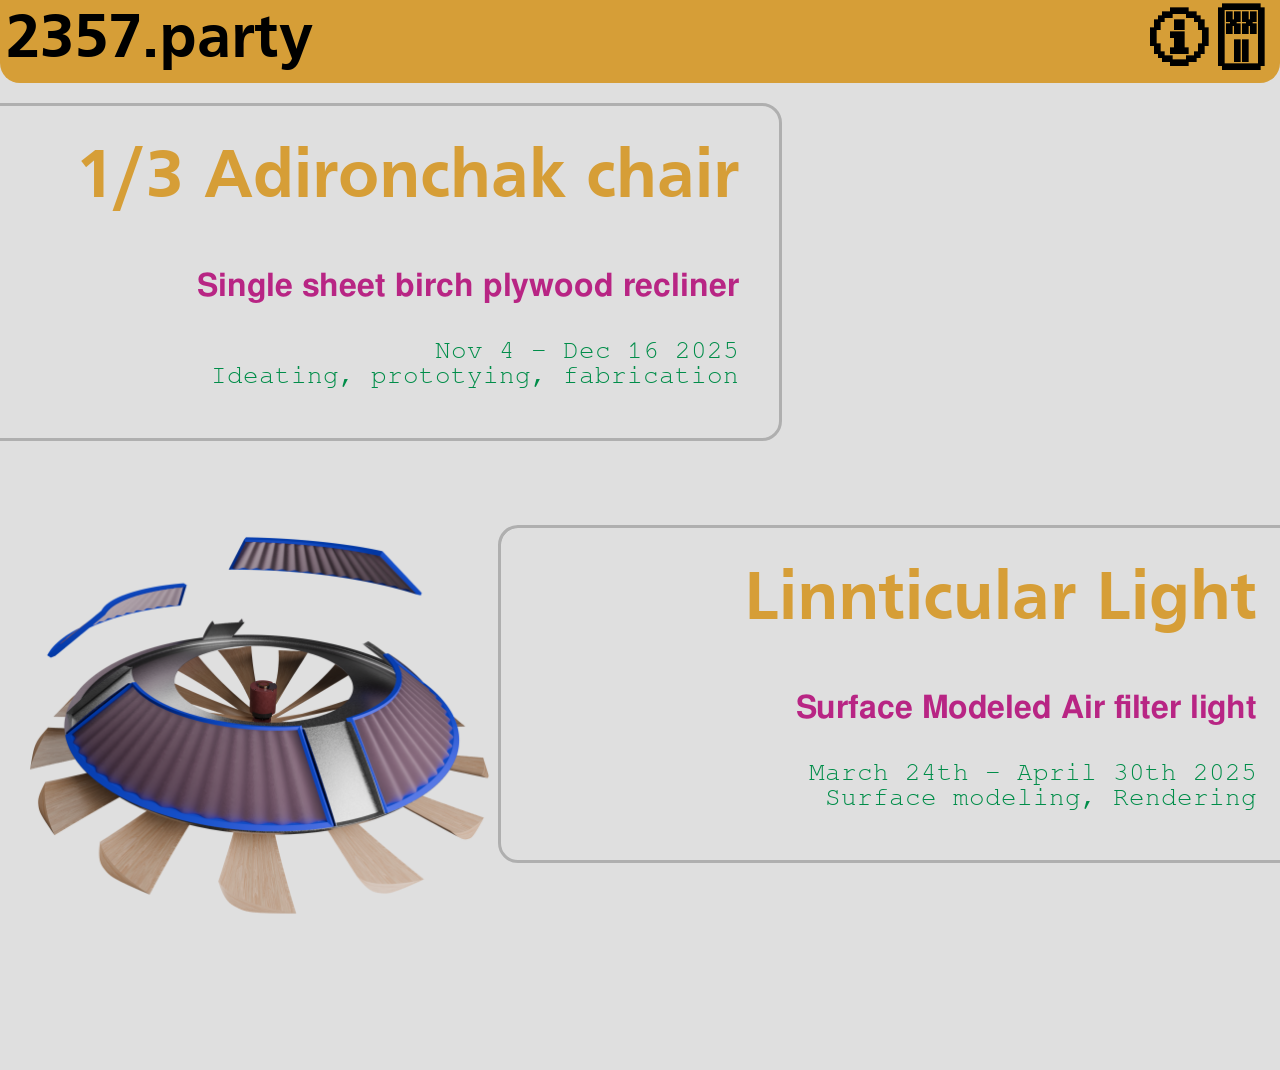
==== index.html @ 5483e9b1 "clenaed up new css page and classes" ====
<!DOCTYPE html>
<html>
<head>
   <meta charset="UTF-8" />
   <meta name="viewport" content="width=device-width, initial-scale=1.0">
   <title>LandingPage</title>
   <link rel="stylesheet" href="main.css">
</head>
<body>
    <div class = "header">
        <h1 class="logo">2357.party</h1>
        <div class="navPack">
            <h1 class="logo"> 🛈 </h1>
            <h1 class="logo"> 🃠 </h1>
        </div>
    </div>

    <div class = "twoStack">
            <a class = "titleContainer cardLink" href="Chair/Chair.html">
                <h1>
                    1/3 Adironchak chair
                </h1>
                <h2>
                    Single sheet birch plywood recliner
                </h2>
                <h3>
                    Nov 4 - Dec 16 2025 <br> Ideating, prototying, fabrication
                </h3>
            </a>
        <div class = "listImg">
            <img src="Media/Portfolio/Chair/Chair.png" alt="">
        </div>
    </div>
    <div class = "twoStack reverse">
            <a class = "titleContainer cardLink" href="FilterLight/FilterLight.html">
                <h1>
                    Linnticular Light
                </h1>
                <h2>
                    Surface Modeled Air filter light
                </h2>
                <h3>
                    March 24th – April 30th 2025 <br> Surface modeling, Rendering
                    
                </h3>
            </a>  
        <div class = "listImg">
            <img src="Media/Portfolio/AirFilterLight/DuctAssembly(2).png" alt="">
        </div> 
    </div>
</body>
---- main.css ----
:root {
    --radius: clamp(1px, 3vw, 20px);
    --primaryOrange: #D69E37;
    --primaryPink: #B82584;
    --primaryGreen: #008d49;
    --LightGrey: #dfdfdf;
    --Grey: #afafaf;
    --cardFlex: 1.5;

    --gradientAngle: 15deg;
    --gradientAngleHover: 70deg;
    --gradientAngleInverse: -15deg;
    --gradientAngleHoverInverse: -70deg;
    --defaultVariablePadding: clamp(10px, 3vw, 30px);
    --border: clamp(0px, 1vw,3px);
}

@font-face {
  font-family: frutiger;
  src: url('Fonts/frutiger/Frutiger.ttf') format('truetype');
}
@font-face {
  font-family: frutiger;
  src: url('Fonts/frutiger/Frutiger_bold.ttf') format('truetype');
  font-style: bold;
}


@font-face {
    font-family: freeSans;
    src: url('/Fonts/freesans/FreeSans.otf') format('opentype');
    font-style: normal;
}
@font-face {
    font-family: freeSans;
    src: url('/Fonts/freesans/FreeSansBold.otf') format('opentype');
    font-style: bold;
}
@font-face {
    font-family: freeSans;
    src: url('/Fonts/freesans/FreeSansBoldOblique.otf') format('opentype');
    font-weight: bold;
    font-style: oblique;
}
@font-face {
    font-family: freeSans;
    src: url('/Fonts/freesans/FreeSansOblique.otf') format('opentype');
    font-style: oblique;
}


@font-face {
    font-family: simSun;
    src: url('Fonts/simsun/SIMSUN.ttf') format('truetype');
    font-style: normal;
}


@font-face {
    font-family: FreeMono;
    src: url('Fonts/freeMono/FreeMono.ttf') format('truetype');
    font-style: normal;
}

@font-face {
    font-family: FreeMono;
    src: url('Fonts/freeMono/FreeMonoBold.ttf') format('truetype');
    font-style: normal;
    font-weight: bold;
}

@font-face {
    font-family: FreeMono;
    src: url('Fonts/freeMono/FreeMonoBoldOblique.ttf') format('truetype');
    font-style: oblique;
    font-weight: bold;
}

@font-face {
    font-family: FreeMono;
    src: url('Fonts/freeMono/FreeMonoOblique.ttf') format('truetype');
    font-style: oblique;
}



body{
    background-color: var(--LightGrey);
    padding: 0%;
    margin: 0%;
}

h1{
    font-family: frutiger, sans-serif;
}

h2{
    font-family: freeSans, sans-serif;
    font-style: bold;
}

h3{
    font-family: freeSans, sans-serif;
}

p{
    font-family: FreeMono, monospace;
    font-weight: normal;
    font-style: normal;
}


.oblique{
    font-style: oblique;
}


.logo{
    font-size: clamp(20px, 5vw, 80px);
}
    h1.logo {
        margin: 0;
    }

.header{
    display: flex;
    align-items: center;
    justify-content: space-between;
    width: 100%;
    background-color: var(--primaryOrange);
    padding: 0.5%;
    border-radius: 0px 0px var(--radius) var(--radius) ;
    box-sizing: border-box;
}

.navPack {
    display: flex;
    align-items: center;
    box-sizing: border-box;
}

.twoStack {
    display: flex;
    flex-direction: row;
    text-align: left;
    align-items: flex-start;
    padding: var(--radius);
    overflow: hidden;
    padding-bottom: clamp(50px, 5vw, 100px);
}



.twoStack.reverse {
    display: flex;
    text-align: justify;
    flex-direction: row-reverse;
    }

    .twoStack.reverse .listImg{
        margin-left: 0;
        margin-right: var(--twoStackOverlap);
    }

.cardLink {
    flex: var(--cardFlex);
    display: flex;
    text-decoration: none;
    color: inherit;
    transition: background 300ms;
}
    .cardLink:hover {
       cursor: context-menu;
        background: linear-gradient(var(--LightGrey), var(--LightGrey)) padding-box,
                    linear-gradient(var(--gradientAngleHover), var(--LightGrey) 50%, var(--Grey)) border-box;
    }

    .twoStack.reverse .cardLink:hover {
    background: linear-gradient(var(--LightGrey), var(--LightGrey)) padding-box,
                linear-gradient(var(--gradientAngleHoverInverse), var(--LightGrey) 50%, var(--Grey)) border-box;
    }

.titleContainer{
    flex: var(--cardFlex);
    display: flex;
    flex-direction: column;
    align-items: flex-end;
    text-align: right;
    padding: var(--radius) calc(var(--radius)*2);
    margin-left: calc(-2 * var(--radius));
    border: none;
    border: var(--border) solid var(--Grey);
    border-radius: var(--radius);
}

    .titleContainer.reverse{
        margin-right: calc(-2 * var(--radius));
    }

    .titleContainer h1{
        margin: var(--radius) 0 var(--radius) 0;
        text-align: right;
        font-size: clamp(20px, 5.5vw, 100px);
        color: var(--primaryOrange);
        padding-bottom: var(--defaultVariablePadding);
    }
    .titleContainer h2{
        color: var(--primaryPink);
        margin: 0;
        font-size: clamp(10px, 2.5vw, 100px);
        padding-bottom: var(--defaultVariablePadding);
    }

    .titleContainer h3{
        color: var(--primaryGreen);
        margin: 0;
        font-size: clamp(10px, 2vw, 100px);
        font-family: FreeMono;
        font-weight: normal;
        padding-bottom: var(--defaultVariablePadding);
    }

    .titleContainer p{
        font-family: FreeMono, monospace;
        font-weight: normal;
        font-style: normal;
        font-size: clamp(4px, 1.5vw, 20px);
    }

    .twoStack.reverse .titleContainer {
        margin-left: 0;
        margin-right: calc(-2 * var(--radius));
        background: linear-gradient(var(--LightGrey), var(--LightGrey)) padding-box,
                    linear-gradient(var(--gradientAngleInverse), var(--LightGrey) 50%, var(--Grey)) border-box;
        justify-content: l;
    }

.listImg{
    z-index: 1;
    flex: 1;
    border-radius: var(--radius);
    margin-left: var(--twoStackOverlap);
    pointer-events: none;
    vertical-align: middle;
}

    .listImg img {
        object-fit: contain;
        width: 100%;
        pointer-events: none;

    }

@media screen and (max-width: 768px) {
    
    .twoStack, .twoStack.reverse  {
        flex-direction: column;
    }

    .listImg{
        width: 100%;
        margin-left: 0;
        margin-top: calc(-1 * var(--radius));
    }   
    
        .listImg img {
            max-height: 300px;
            width: 100%;
            object-fit: contain;
        }

}
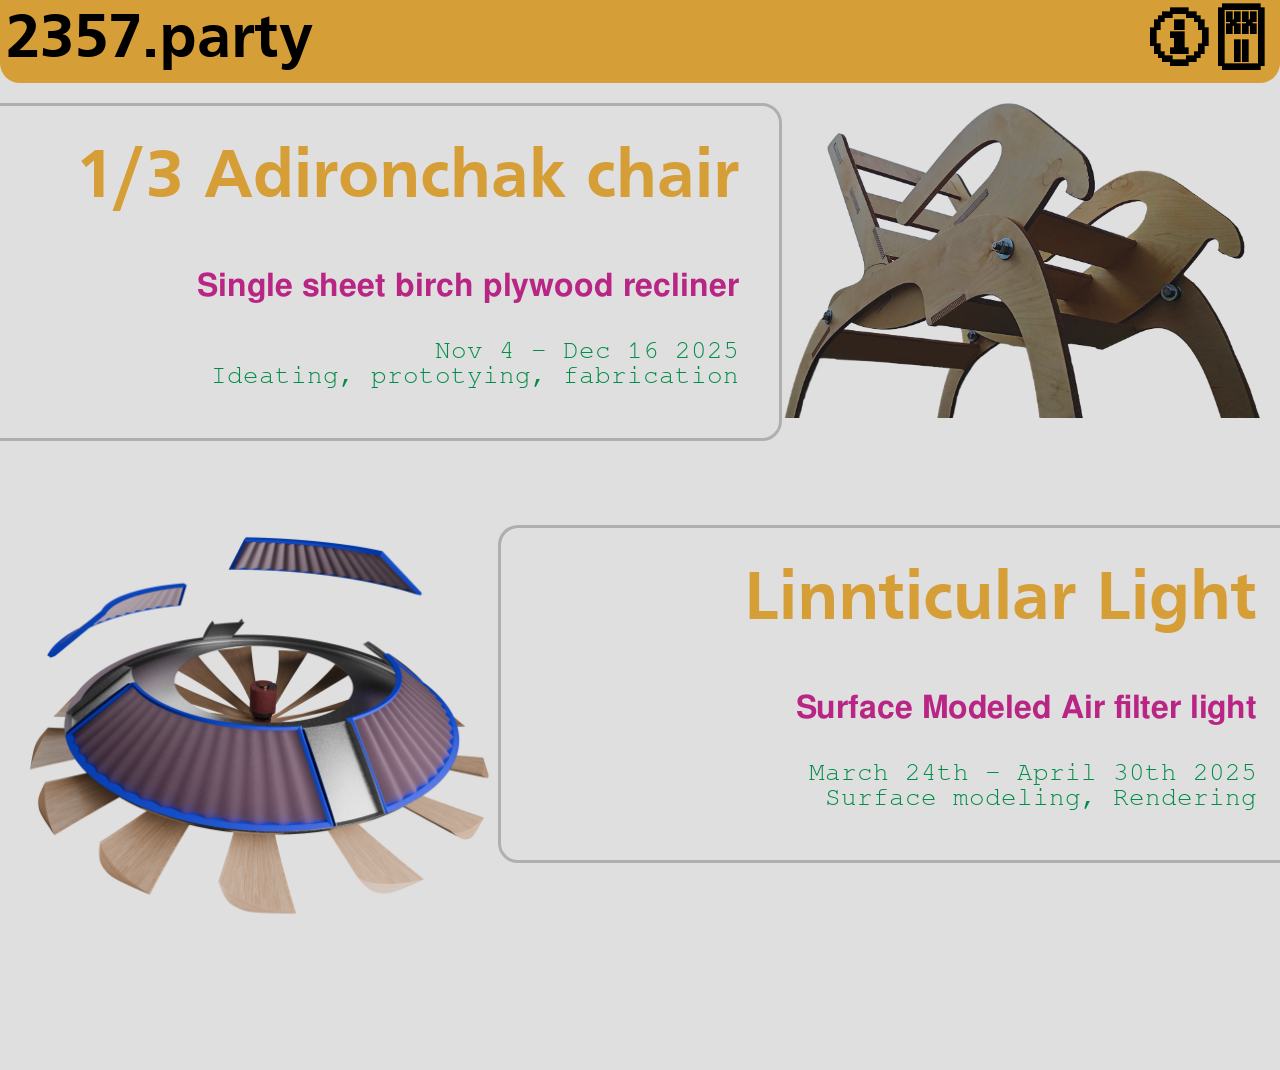
==== commit c6075bf8: "stremalined, added grid class removed duplicate global assets directory, now uses images inside each" ====
--- a/index.html
+++ b/index.html
@@ -28,7 +28,7 @@
                 </h3>
             </a>
         <div class = "listImg">
-            <img src="Media/Portfolio/Chair/Chair.png" alt="">
+            <img src="Chair/assets/Chair.png" alt="">
         </div>
     </div>
     <div class = "twoStack reverse">
@@ -45,7 +45,7 @@
                 </h3>
             </a>  
         <div class = "listImg">
-            <img src="Media/Portfolio/AirFilterLight/DuctAssembly(2).png" alt="">
+            <img src="FilterLight/assets/DuctAssembly(2).png" alt="">
         </div> 
     </div>
 </body>
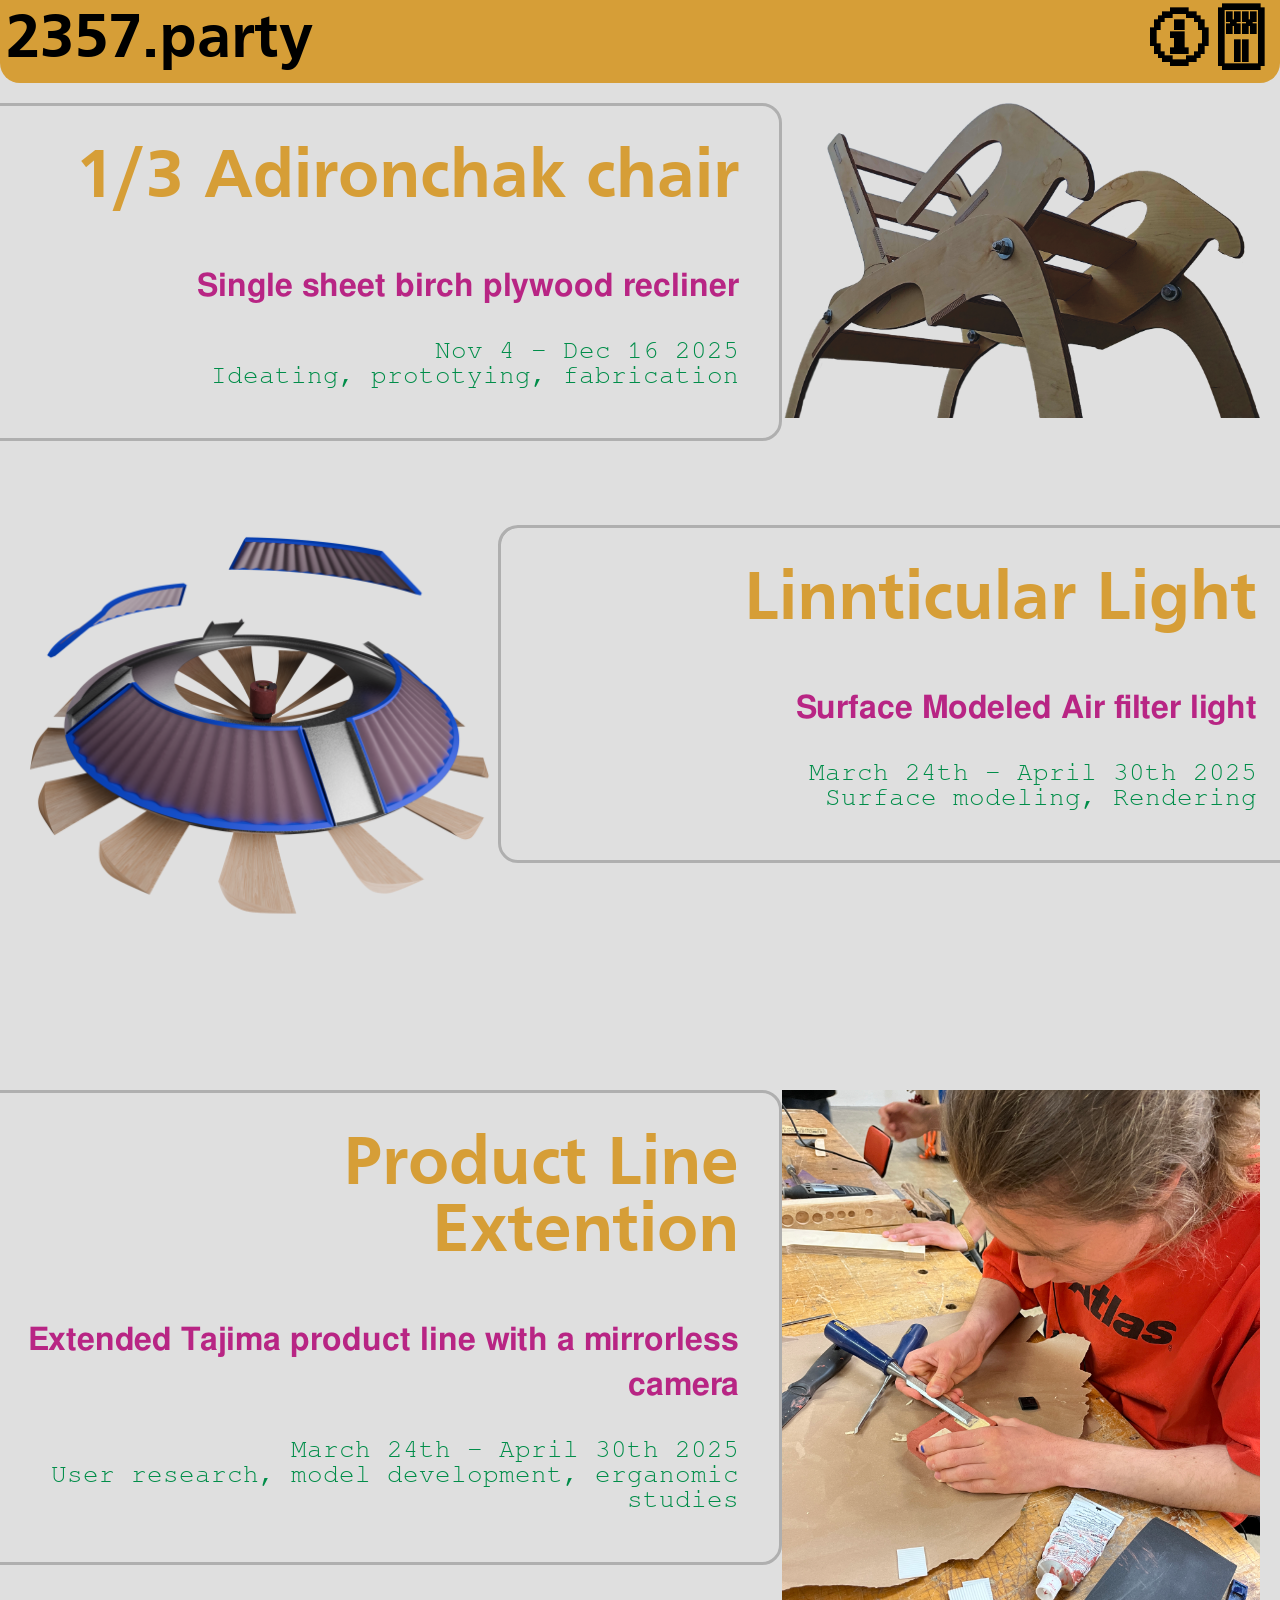
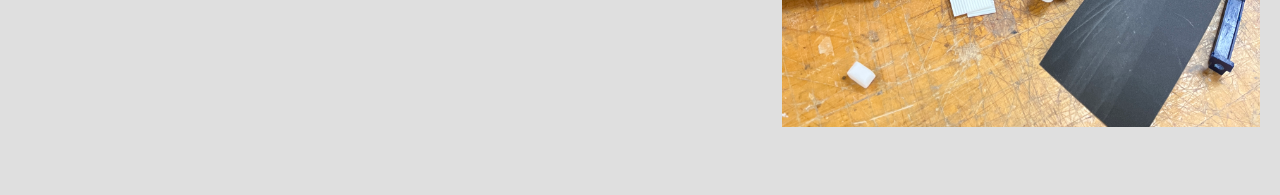
==== commit 4e942a0a: "Added page, buildout buildout buildout buildout buildout buildout buildout buildout buildout buildou" ====
--- a/index.html
+++ b/index.html
@@ -48,4 +48,21 @@
             <img src="FilterLight/assets/DuctAssembly(2).png" alt="">
         </div> 
     </div>
+    <div class = "twoStack">
+            <a class = "titleContainer cardLink" href="ProductLineExtention/ProductLineExtention.html">
+                <h1>
+                    Product Line Extention
+                </h1>
+                <h2>
+                    Extended Tajima product line with a mirrorless camera
+                </h2>
+                <h3>
+                    March 24th – April 30th 2025 <br> User research, model development, erganomic studies
+                </h3>
+            </a>  
+        <div class = "listImg">
+            <img src="ProductLineExtention/assets/ChiselOne.jpg" alt="">
+        </div> 
+    </div>
+    
 </body>
--- a/main.css
+++ b/main.css
@@ -150,8 +150,6 @@
     padding-bottom: clamp(50px, 5vw, 100px);
 }
 
-
-
 .twoStack.reverse {
     display: flex;
     text-align: justify;
@@ -233,7 +231,7 @@
         margin-right: calc(-2 * var(--radius));
         background: linear-gradient(var(--LightGrey), var(--LightGrey)) padding-box,
                     linear-gradient(var(--gradientAngleInverse), var(--LightGrey) 50%, var(--Grey)) border-box;
-        justify-content: l;
+        justify-content: left;
     }
 
 .listImg{
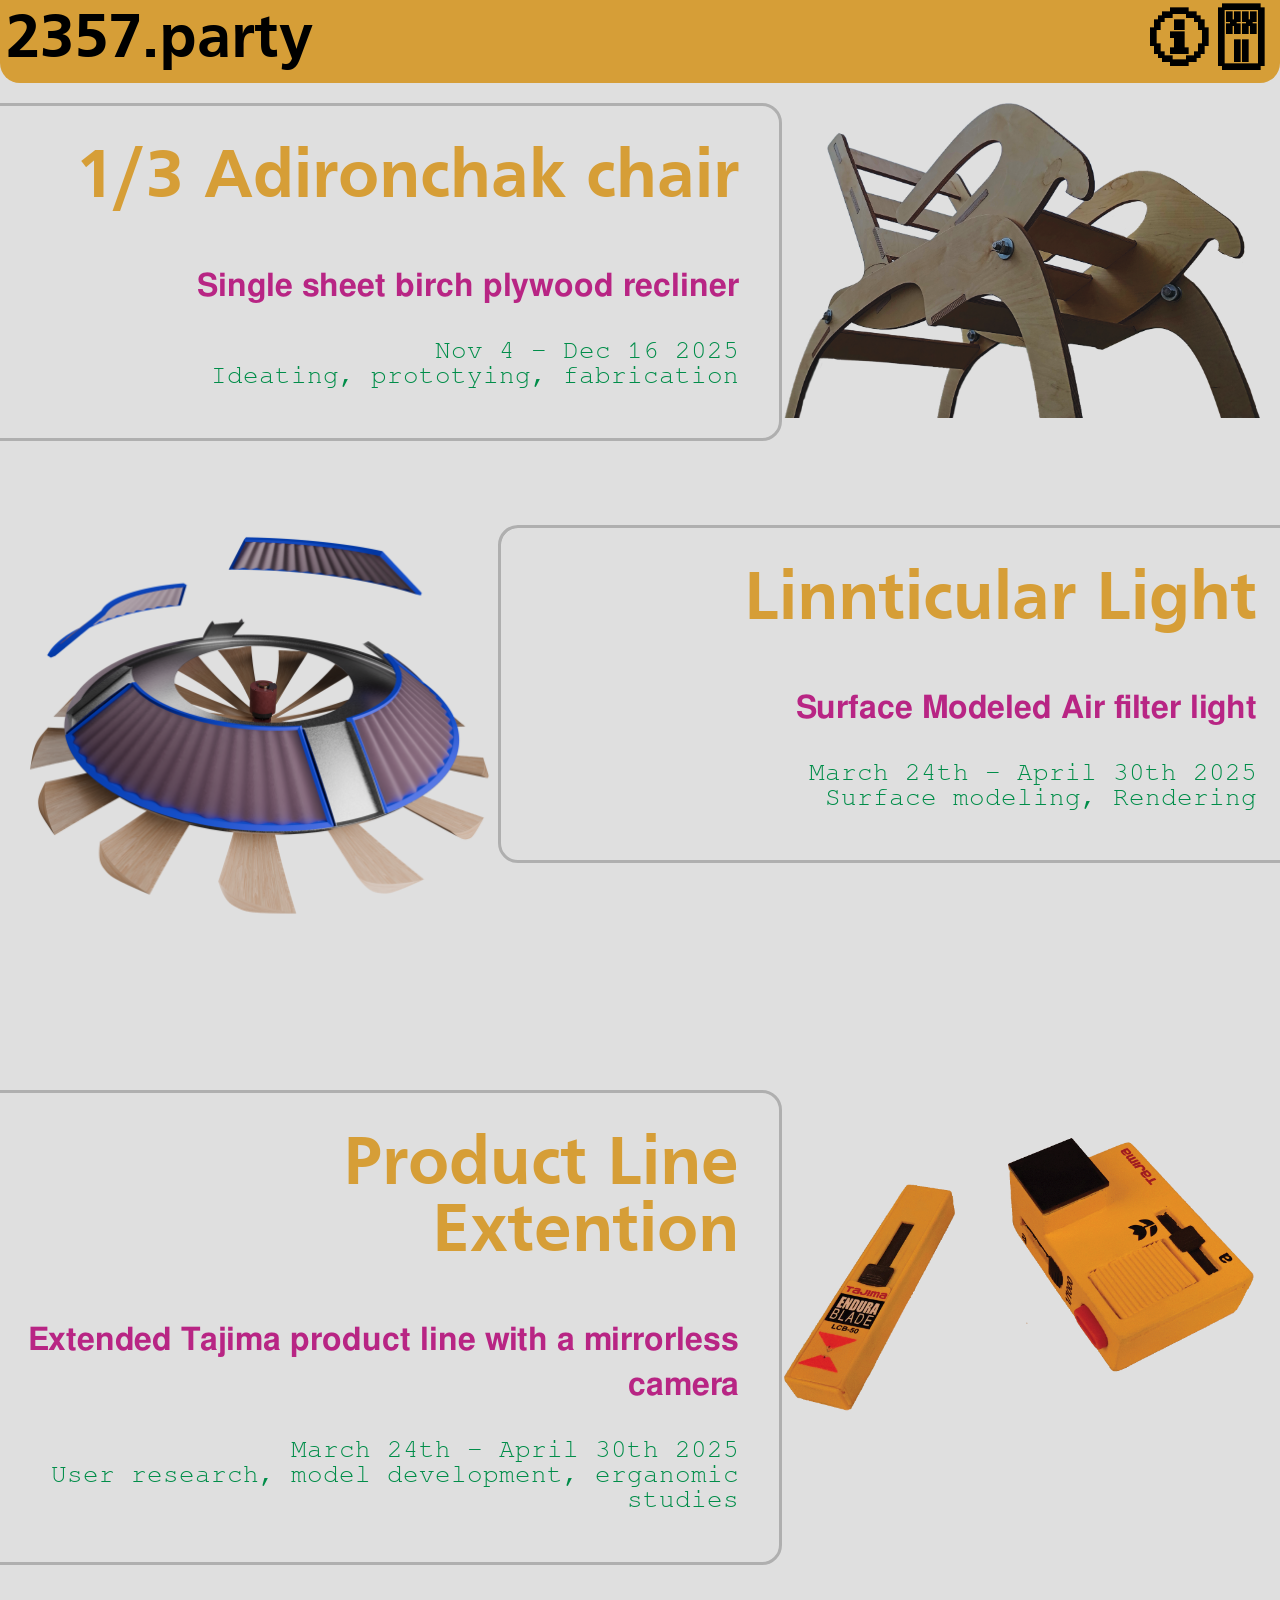
==== commit c9cc4039: "image change image change" ====
--- a/index.html
+++ b/index.html
@@ -61,7 +61,7 @@
                 </h3>
             </a>  
         <div class = "listImg">
-            <img src="ProductLineExtention/assets/ChiselOne.jpg" alt="">
+            <img src="ProductLineExtention\assets\UprigntFrontOrange.png" alt="">
         </div> 
     </div>
     
--- a/main.css
+++ b/main.css
@@ -260,11 +260,21 @@
         width: 100%;
         margin-left: 0;
         margin-top: calc(-1 * var(--radius));
-    }   
+    }
+
+    .titleContainer {
+        align-self: flex-start;
+    }
+
+    .twoStack.reverse .titleContainer {
+        margin-left: 0;
+        align-self: flex-end;
+        margin-right: calc(-2 * var(--radius));
+    }
     
         .listImg img {
-            max-height: 300px;
             width: 100%;
+            height: auto;
             object-fit: contain;
         }
 
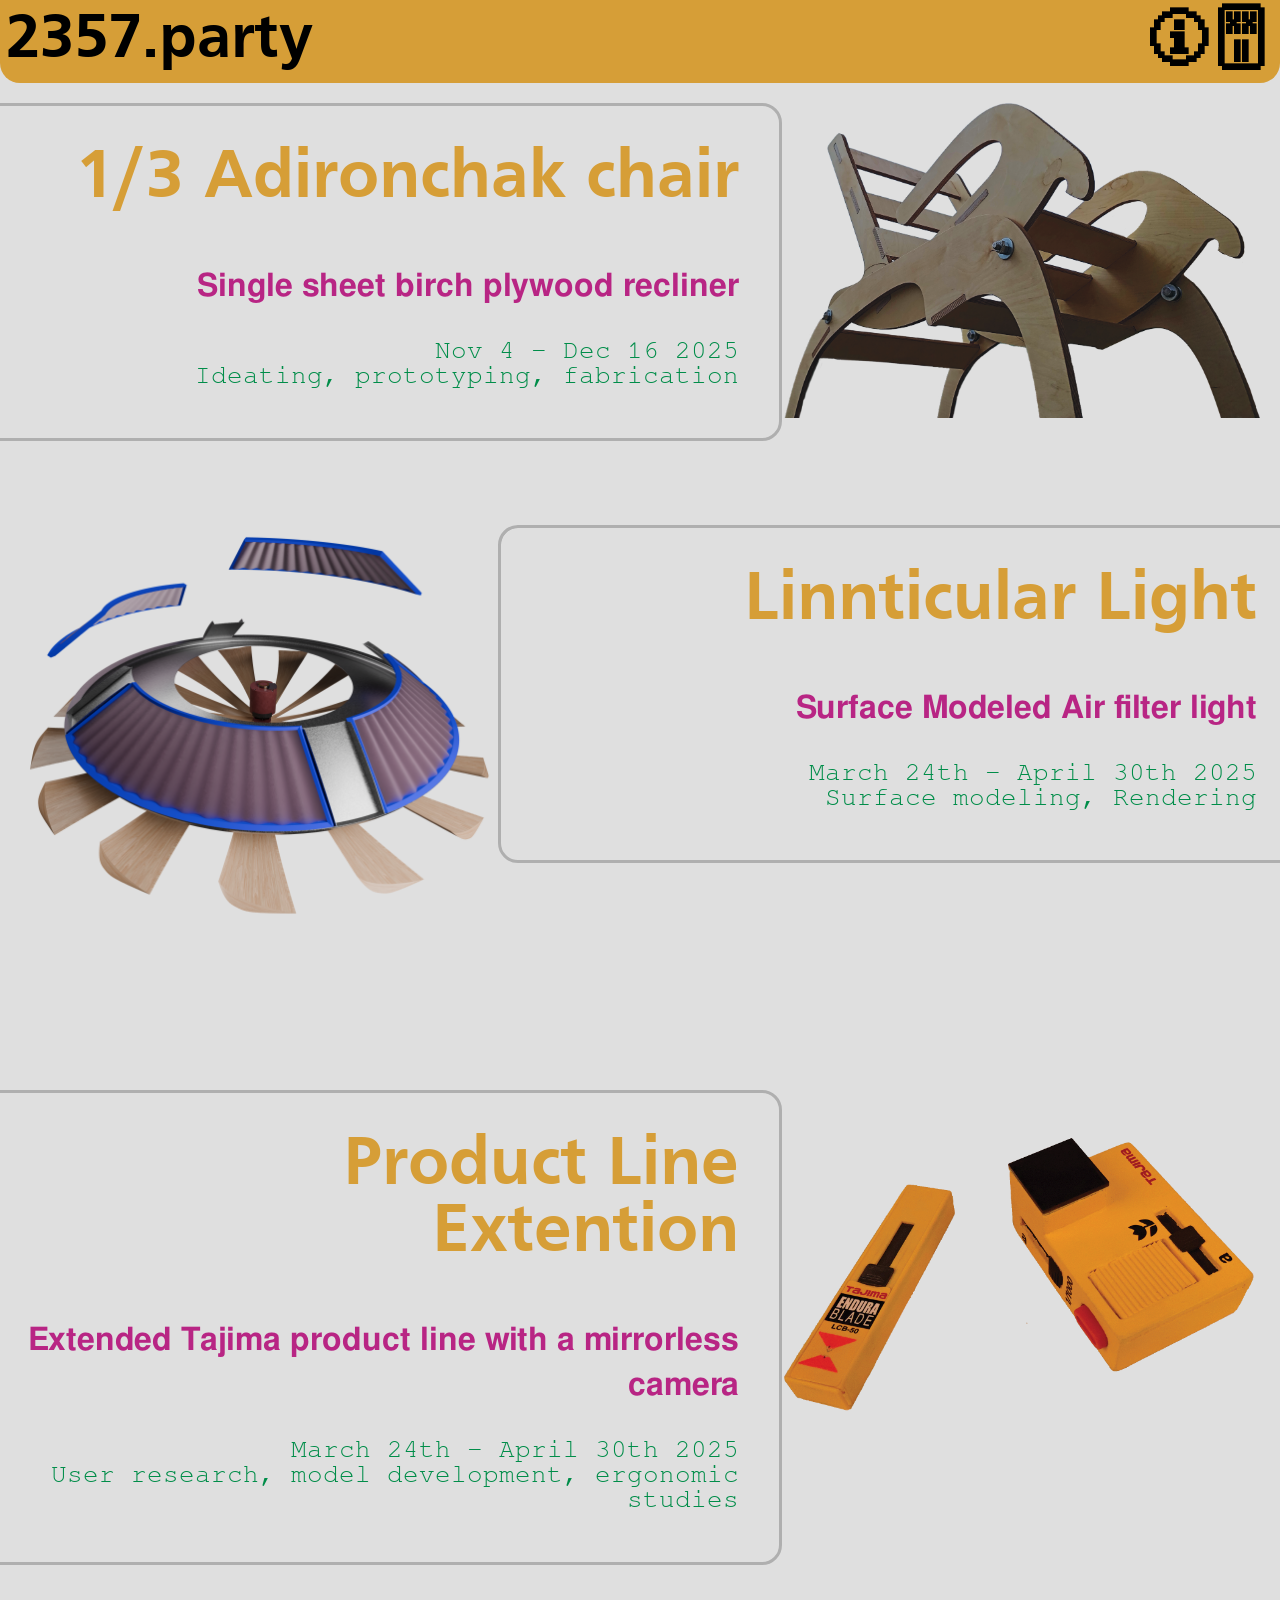
==== commit f786ac4d: "Fix copy typos across project pages Co-Authored-By: Claude Sonnet 5 <noreply@anthropic.com> Claude-S" ====
--- a/index.html
+++ b/index.html
@@ -24,7 +24,7 @@
                     Single sheet birch plywood recliner
                 </h2>
                 <h3>
-                    Nov 4 - Dec 16 2025 <br> Ideating, prototying, fabrication
+                    Nov 4 - Dec 16 2025 <br> Ideating, prototyping, fabrication
                 </h3>
             </a>
         <div class = "listImg">
@@ -57,7 +57,7 @@
                     Extended Tajima product line with a mirrorless camera
                 </h2>
                 <h3>
-                    March 24th – April 30th 2025 <br> User research, model development, erganomic studies
+                    March 24th – April 30th 2025 <br> User research, model development, ergonomic studies
                 </h3>
             </a>  
         <div class = "listImg">
--- a/main.css
+++ b/main.css
@@ -166,17 +166,9 @@
     display: flex;
     text-decoration: none;
     color: inherit;
-    transition: background 300ms;
 }
     .cardLink:hover {
-       cursor: context-menu;
-        background: linear-gradient(var(--LightGrey), var(--LightGrey)) padding-box,
-                    linear-gradient(var(--gradientAngleHover), var(--LightGrey) 50%, var(--Grey)) border-box;
-    }
-
-    .twoStack.reverse .cardLink:hover {
-    background: linear-gradient(var(--LightGrey), var(--LightGrey)) padding-box,
-                linear-gradient(var(--gradientAngleHoverInverse), var(--LightGrey) 50%, var(--Grey)) border-box;
+       cursor: help;
     }
 
 .titleContainer{
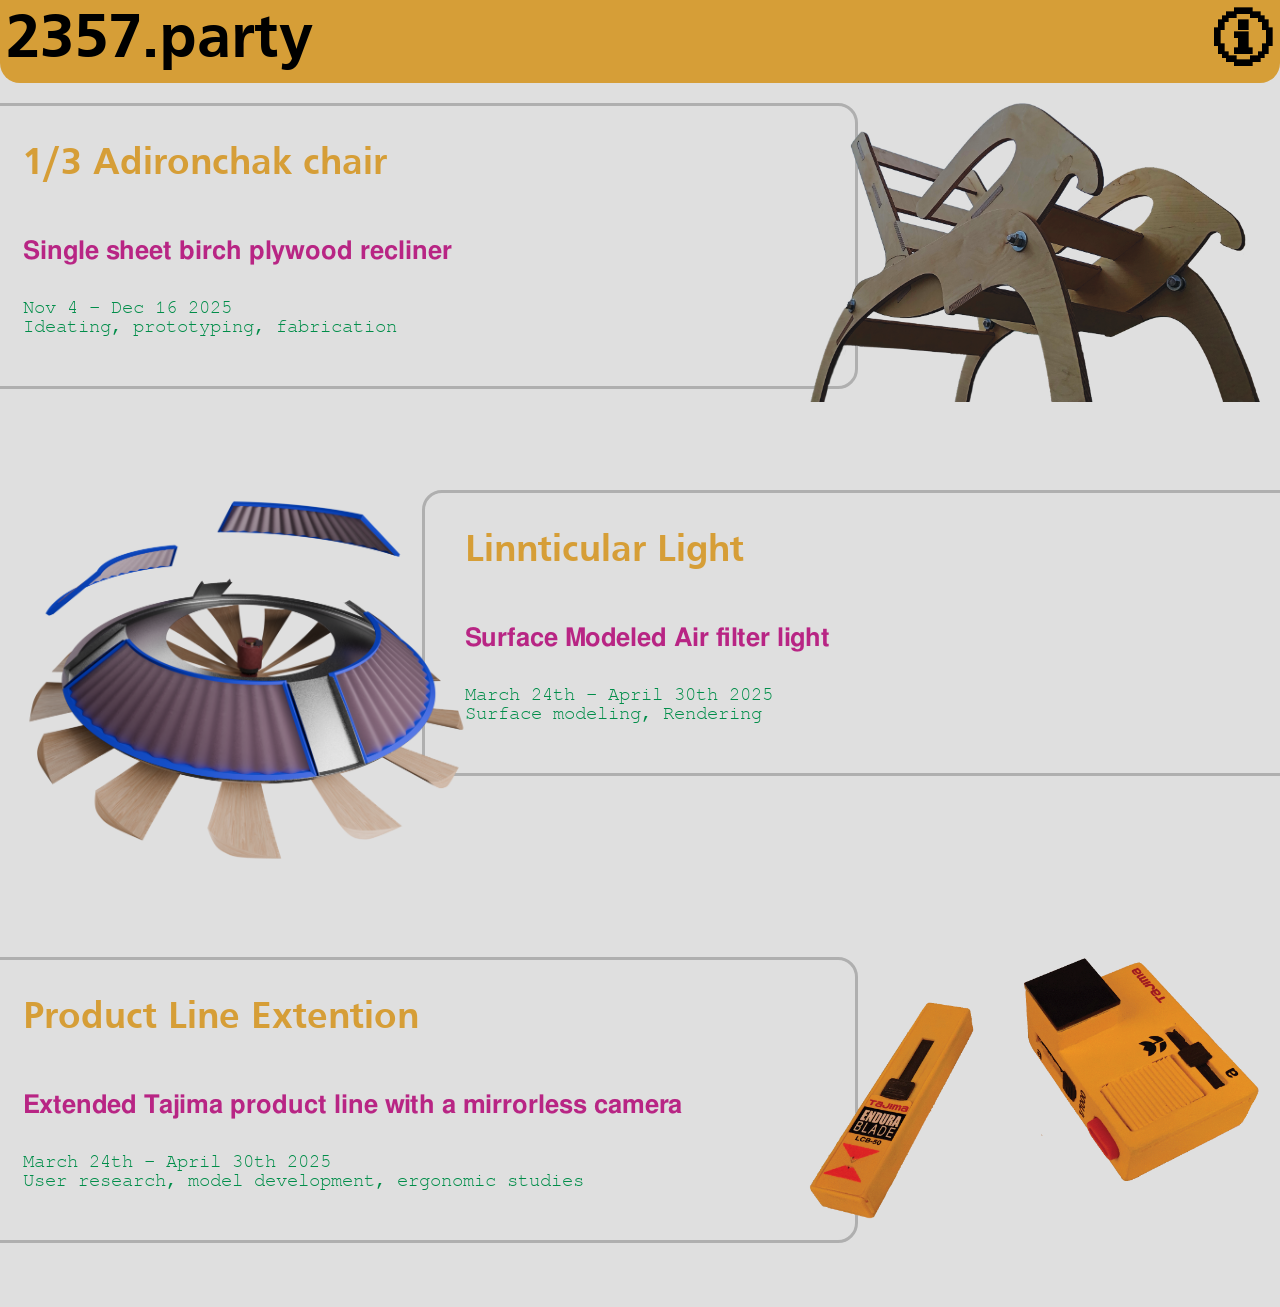
==== commit acd9398b: "cleaning, fixing, adding" ====
--- a/index.html
+++ b/index.html
@@ -11,7 +11,6 @@
         <h1 class="logo">2357.party</h1>
         <div class="navPack">
             <h1 class="logo"> 🛈 </h1>
-            <h1 class="logo"> 🃠 </h1>
         </div>
     </div>
 
@@ -27,7 +26,7 @@
                     Nov 4 - Dec 16 2025 <br> Ideating, prototyping, fabrication
                 </h3>
             </a>
-        <div class = "listImg">
+        <div class = "HeroImg">
             <img src="Chair/assets/Chair.png" alt="">
         </div>
     </div>
@@ -44,7 +43,7 @@
                     
                 </h3>
             </a>  
-        <div class = "listImg">
+        <div class = "HeroImg">
             <img src="FilterLight/assets/DuctAssembly(2).png" alt="">
         </div> 
     </div>
@@ -60,7 +59,7 @@
                     March 24th – April 30th 2025 <br> User research, model development, ergonomic studies
                 </h3>
             </a>  
-        <div class = "listImg">
+        <div class = "HeroImg">
             <img src="ProductLineExtention\assets\UprigntFrontOrange.png" alt="">
         </div> 
     </div>
--- a/main.css
+++ b/main.css
@@ -1,19 +1,25 @@
 
 :root {
-    --radius: clamp(1px, 3vw, 20px);
+    /* colors */
     --primaryOrange: #D69E37;
     --primaryPink: #B82584;
     --primaryGreen: #008d49;
     --LightGrey: #dfdfdf;
     --Grey: #afafaf;
-    --cardFlex: 1.5;
-
-    --gradientAngle: 15deg;
-    --gradientAngleHover: 70deg;
-    --gradientAngleInverse: -15deg;
-    --gradientAngleHoverInverse: -70deg;
+
+    /* padding, radius flex */
     --defaultVariablePadding: clamp(10px, 3vw, 30px);
     --border: clamp(0px, 1vw,3px);
+    --cardFlex: 1.75;
+    --radius: clamp(1px, 3vw, 20px);
+    --heroOverlap: clamp(-50px, -5vw, 0px);
+
+    /* font sizes */
+    --h1Size: clamp(20px, 3vw, 100px);
+    --h2Size: clamp(10px, 2vw, 100px);
+    --h3Size: clamp(10px, 1.5vw, 100px);
+    --pSize:  clamp(4px, 1vw, 20px);
+    --logoSize: clamp(20px, 5vw, 80px);
 }
 
 @font-face {
@@ -117,7 +123,7 @@
 
 
 .logo{
-    font-size: clamp(20px, 5vw, 80px);
+    font-size: var(--logoSize);
 }
     h1.logo {
         margin: 0;
@@ -156,9 +162,9 @@
     flex-direction: row-reverse;
     }
 
-    .twoStack.reverse .listImg{
-        margin-left: 0;
-        margin-right: var(--twoStackOverlap);
+    .twoStack.reverse .HeroImg{
+        margin-left: 0;
+        margin-right: var(--heroOverlap);
     }
 
 .cardLink {
@@ -175,8 +181,8 @@
     flex: var(--cardFlex);
     display: flex;
     flex-direction: column;
-    align-items: flex-end;
-    text-align: right;
+    align-items: flex-start;
+    text-align: left;
     padding: var(--radius) calc(var(--radius)*2);
     margin-left: calc(-2 * var(--radius));
     border: none;
@@ -185,27 +191,29 @@
 }
 
     .titleContainer.reverse{
+        /* align-items: flex-end; */
+        /* text-align: right; */
         margin-right: calc(-2 * var(--radius));
     }
 
     .titleContainer h1{
         margin: var(--radius) 0 var(--radius) 0;
         text-align: right;
-        font-size: clamp(20px, 5.5vw, 100px);
+        font-size: var(--h1Size);
         color: var(--primaryOrange);
         padding-bottom: var(--defaultVariablePadding);
     }
     .titleContainer h2{
         color: var(--primaryPink);
         margin: 0;
-        font-size: clamp(10px, 2.5vw, 100px);
+        font-size: var(--h2Size);
         padding-bottom: var(--defaultVariablePadding);
     }
 
     .titleContainer h3{
         color: var(--primaryGreen);
         margin: 0;
-        font-size: clamp(10px, 2vw, 100px);
+        font-size: var(--h3Size);
         font-family: FreeMono;
         font-weight: normal;
         padding-bottom: var(--defaultVariablePadding);
@@ -215,27 +223,25 @@
         font-family: FreeMono, monospace;
         font-weight: normal;
         font-style: normal;
-        font-size: clamp(4px, 1.5vw, 20px);
+        font-size: var(--pSize);
     }
 
     .twoStack.reverse .titleContainer {
         margin-left: 0;
         margin-right: calc(-2 * var(--radius));
-        background: linear-gradient(var(--LightGrey), var(--LightGrey)) padding-box,
-                    linear-gradient(var(--gradientAngleInverse), var(--LightGrey) 50%, var(--Grey)) border-box;
-        justify-content: left;
-    }
-
-.listImg{
+    }
+
+.HeroImg{
     z-index: 1;
     flex: 1;
     border-radius: var(--radius);
-    margin-left: var(--twoStackOverlap);
+    margin-left: var(--heroOverlap);
+    margin-right: 0;
     pointer-events: none;
     vertical-align: middle;
 }
 
-    .listImg img {
+    .HeroImg img {
         object-fit: contain;
         width: 100%;
         pointer-events: none;
@@ -243,12 +249,22 @@
     }
 
 @media screen and (max-width: 768px) {
+
+    :root{
+    --h1Size: clamp(20px, 9vw, 100px);
+    --h2Size: clamp(10px, 5vw, 100px);
+    --h3Size: clamp(10px, 3vw, 100px);
+    --pSize:  clamp(4px, 2.5, 20px);
+    --logoSize: clamp(20px, 9vw, 80px);
+    --heroOverlap: clamp(-50px, -5vw, 0px);
+    
+    }
     
     .twoStack, .twoStack.reverse  {
         flex-direction: column;
     }
 
-    .listImg{
+    .HeroImg{
         width: 100%;
         margin-left: 0;
         margin-top: calc(-1 * var(--radius));
@@ -264,10 +280,12 @@
         margin-right: calc(-2 * var(--radius));
     }
     
-        .listImg img {
+        .HeroImg img {
             width: 100%;
             height: auto;
             object-fit: contain;
         }
 
-}
+    
+
+}
